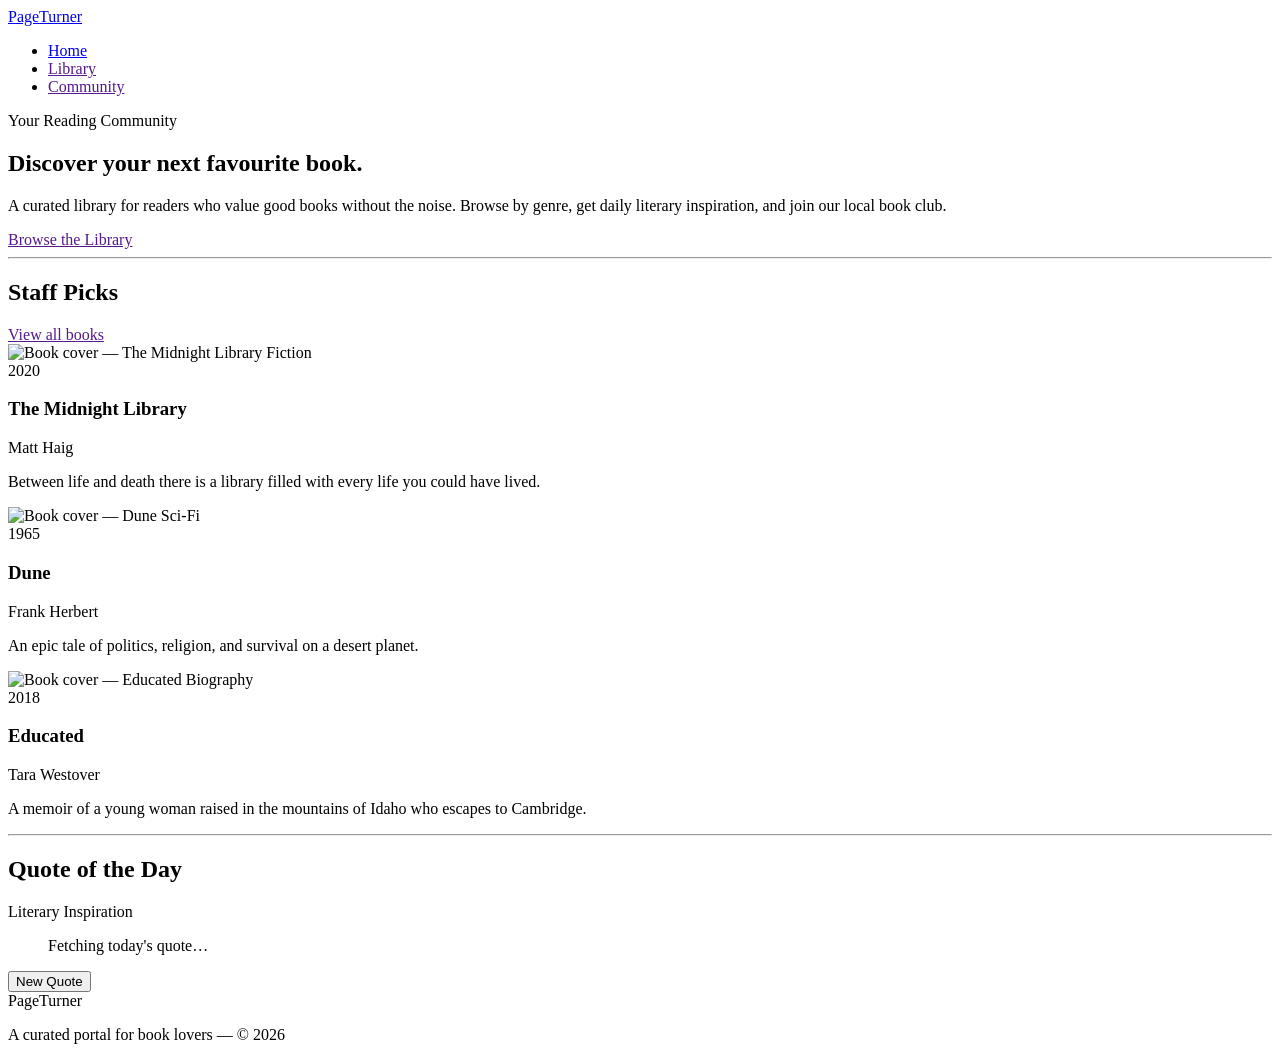
==== index.html @ f7d8f3f6 "feat: added home page" ====
<!doctype html>
<html lang="en">
<head>
  <meta charset="UTF-8" />
  <meta name="viewport" content="width=device-width, initial-scale=1.0" />
  <title>PageTurner — Book Lovers' Portal</title>
  
</head>
<body>

  <!-- NavBar -->
  <header>
    <nav >
      <div>
        <a href="index.html">Page<span>Turner</span></a>
        <ul role="list">
          <li><a href="index.html">Home</a></li>
          <li><a href="">Library</a></li>
          <li><a href="">Community</a></li>
        </ul>
      </div>
    </nav>
  </header>

  <main>

    <!-- Hero -->
    <section >
      <span>Your Reading Community</span>
      <h1 id="hero-heading">Discover your next favourite book.</h1>
      <p>
        A curated library for readers who value good books without the noise.
        Browse by genre, get daily literary inspiration, and join our local book club.
      </p>
      <a href="">Browse the Library</a>
    </section>

    <hr />

    <!-- Staff Picks -->
    <section >
      <div>
        <h2 id="picks-heading">Staff Picks</h2>
        <a href="">View all books</a>
      </div>

      <div>

        <article>
          <div>
            <img
              src="https://images.unsplash.com/photo-1512820790803-83ca734da794?w=600&q=80"
              alt="Book cover — The Midnight Library"
              loading="lazy"
            />
            <span>Fiction</span>
          </div>
          <div>
            <span>2020</span>
            <h3>The Midnight Library</h3>
            <p>Matt Haig</p>
            <p>
              Between life and death there is a library filled with every life you could have lived.
            </p>
          </div>
        </article>

        <article>
          <div>
            <img
              src="https://images.unsplash.com/photo-1446776653964-20c1d3a81b06?w=600&q=80"
              alt="Book cover — Dune"
              loading="lazy"
            />
            <span>Sci-Fi</span>
          </div>
          <div>
            <span>1965</span>
            <h3>Dune</h3>
            <p>Frank Herbert</p>
            <p>
              An epic tale of politics, religion, and survival on a desert planet.
            </p>
          </div>
        </article>

        <article>
          <div>
            <img
              src="https://images.unsplash.com/photo-1457369804613-52c61a468e7d?w=600&q=80"
              alt="Book cover — Educated"
              loading="lazy"
            />
            <span>Biography</span>
          </div>
          <div>
            <span>2018</span>
            <h3>Educated</h3>
            <p>Tara Westover</p>
            <p>
              A memoir of a young woman raised in the mountains of Idaho who escapes to Cambridge.
            </p>
          </div>
        </article>

      </div>
    </section>

    <hr />

    <!-- Quote -->
    <section >
      <div>
        <h2 id="quote-heading">Quote of the Day</h2>
      </div>

      <div id="quote-widget" aria-live="polite">
        <p>Literary Inspiration</p>
        <blockquote id="quote-text">
          <span>Fetching today's quote&hellip;</span>
        </blockquote>
        <p id="quote-author"></p>
        <div>
          <button id="new-quote-btn" type="button">
            New Quote
          </button>
        </div>
      </div>
    </section>

  </main>

  <!-- Footer -->
  <footer>
    <div>
      <span>Page<span>Turner</span></span>
      <p>A curated portal for book lovers &mdash; &copy; 2026</p>
    </div>
  </footer>

</body>
</html>
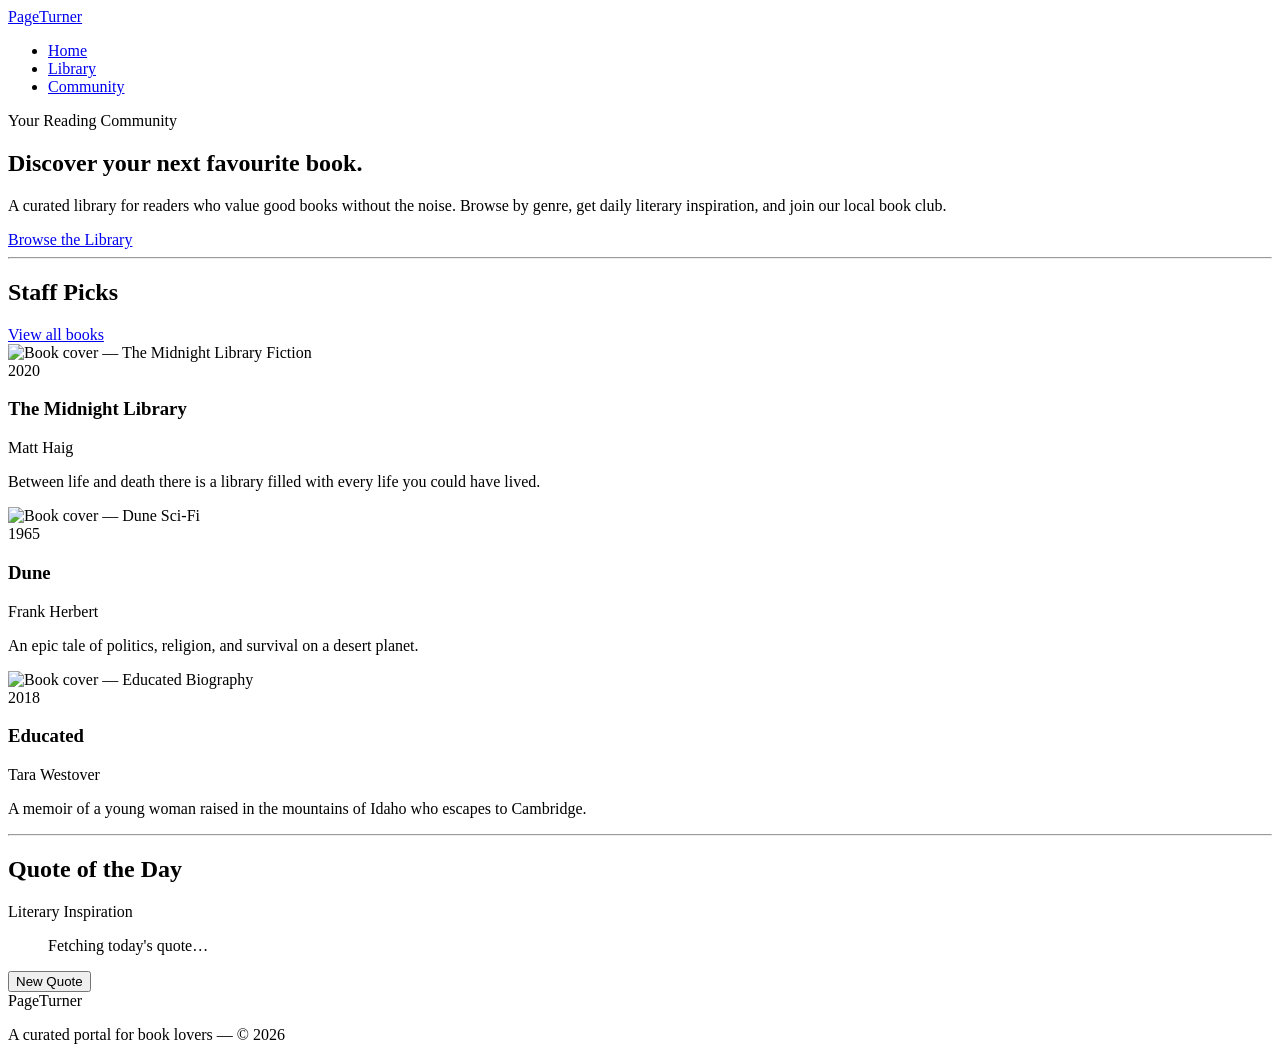
==== commit 516a1e7c: "fix: added community and library html" ====
--- a/index.html
+++ b/index.html
@@ -4,19 +4,19 @@
   <meta charset="UTF-8" />
   <meta name="viewport" content="width=device-width, initial-scale=1.0" />
   <title>PageTurner — Book Lovers' Portal</title>
-  
+  <link rel="stylesheet" href="css/style.css" />
 </head>
 <body>
 
-  <!-- NavBar -->
+  <!-- Navbar -->
   <header>
-    <nav >
+    <nav>
       <div>
         <a href="index.html">Page<span>Turner</span></a>
         <ul role="list">
           <li><a href="index.html">Home</a></li>
-          <li><a href="">Library</a></li>
-          <li><a href="">Community</a></li>
+          <li><a href="library.html">Library</a></li>
+          <li><a href="community.html">Community</a></li>
         </ul>
       </div>
     </nav>
@@ -25,23 +25,23 @@
   <main>
 
     <!-- Hero -->
-    <section >
+    <section>
       <span>Your Reading Community</span>
-      <h1 id="hero-heading">Discover your next favourite book.</h1>
+      <h1>Discover your next favourite book.</h1>
       <p>
         A curated library for readers who value good books without the noise.
         Browse by genre, get daily literary inspiration, and join our local book club.
       </p>
-      <a href="">Browse the Library</a>
+      <a href="library.html">Browse the Library</a>
     </section>
 
     <hr />
 
     <!-- Staff Picks -->
-    <section >
+    <section>
       <div>
-        <h2 id="picks-heading">Staff Picks</h2>
-        <a href="">View all books</a>
+        <h2>Staff Picks</h2>
+        <a href="library.html">View all books</a>
       </div>
 
       <div>
@@ -108,20 +108,20 @@
 
     <hr />
 
-    <!-- Quote -->
-    <section >
+    <!-- Quote Widget -->
+    <section>
       <div>
-        <h2 id="quote-heading">Quote of the Day</h2>
+        <h2>Quote of the Day</h2>
       </div>
 
-      <div id="quote-widget" aria-live="polite">
+      <div aria-live="polite">
         <p>Literary Inspiration</p>
-        <blockquote id="quote-text">
+        <blockquote>
           <span>Fetching today's quote&hellip;</span>
         </blockquote>
-        <p id="quote-author"></p>
+        <p></p>
         <div>
-          <button id="new-quote-btn" type="button">
+          <button type="button">
             New Quote
           </button>
         </div>
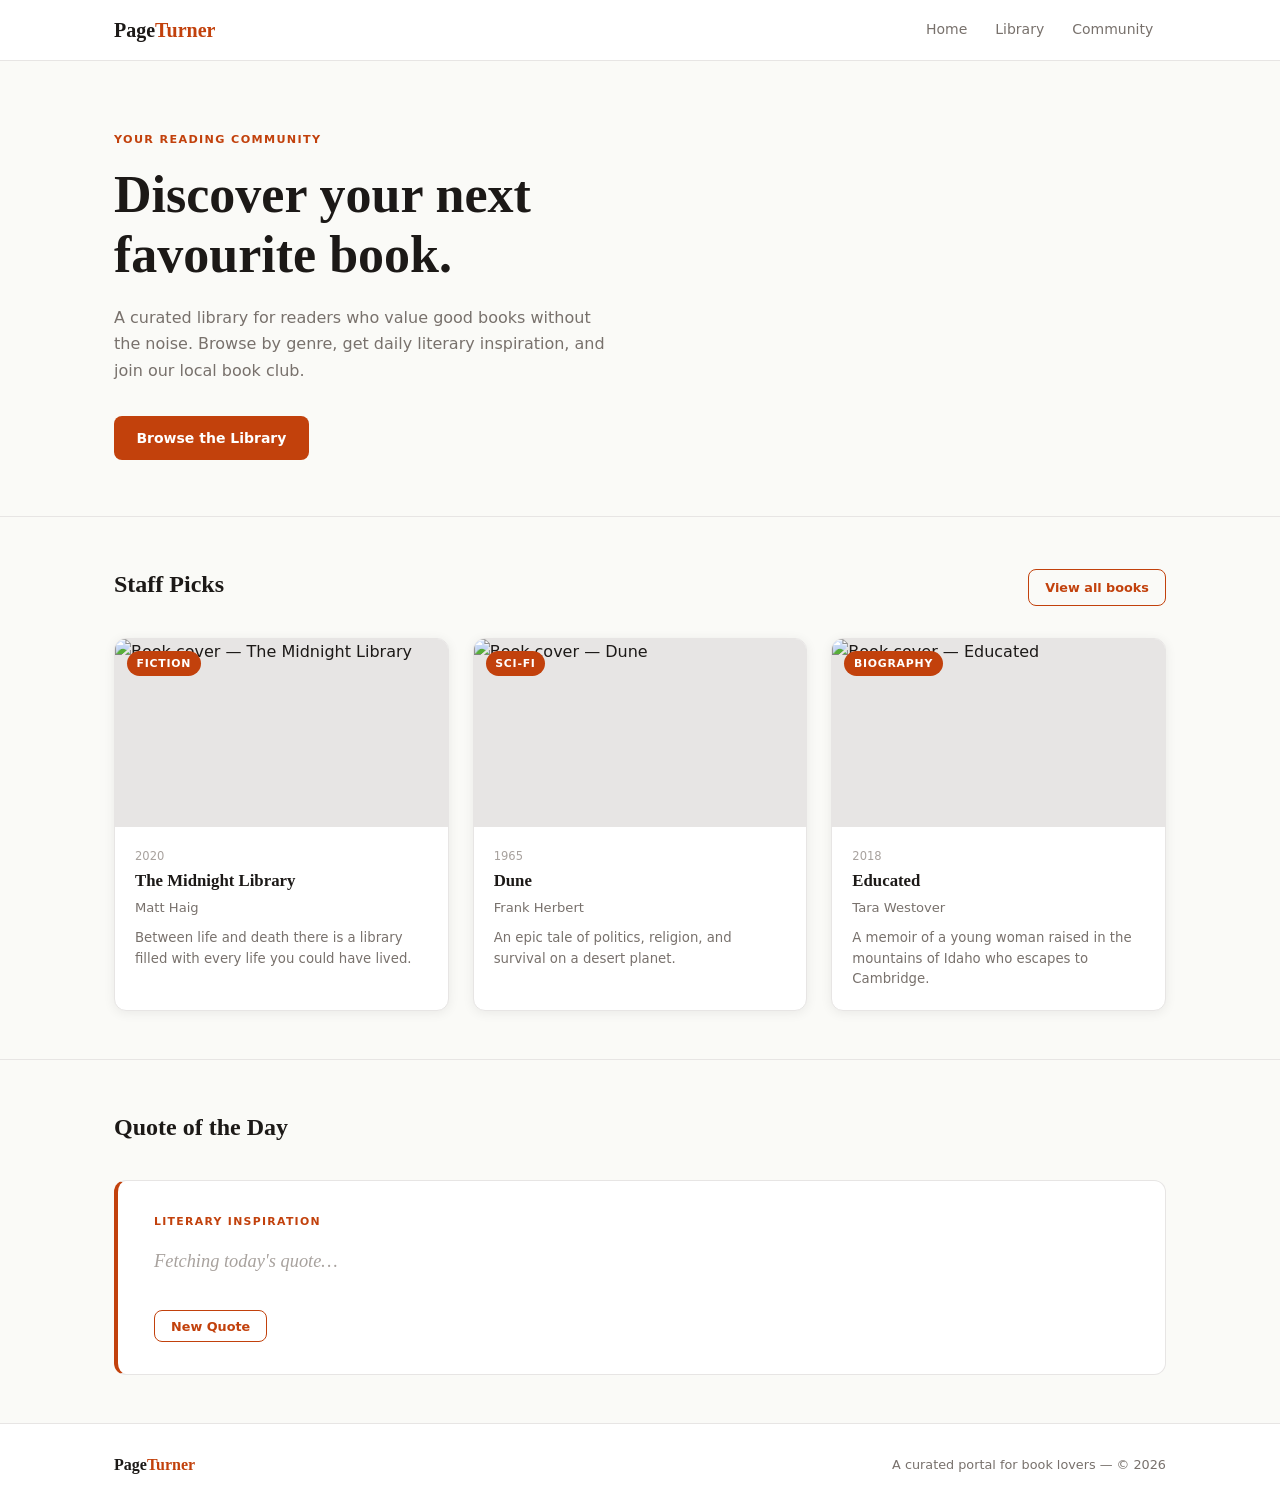
==== commit 377bcc0e: "feat: added content style" ====
--- a/index.html
+++ b/index.html
@@ -10,10 +10,10 @@
 
   <!-- Navbar -->
   <header>
-    <nav>
-      <div>
-        <a href="index.html">Page<span>Turner</span></a>
-        <ul role="list">
+    <nav class="navbar" >
+      <div class="nav-inner">
+        <a href="index.html" class="nav-logo">Page<span>Turner</span></a>
+        <ul class="nav-links" role="list">
           <li><a href="index.html">Home</a></li>
           <li><a href="library.html">Library</a></li>
           <li><a href="community.html">Community</a></li>
@@ -25,79 +25,79 @@
   <main>
 
     <!-- Hero -->
-    <section>
-      <span>Your Reading Community</span>
-      <h1>Discover your next favourite book.</h1>
+    <section class="hero" >
+      <span class="hero-eyebrow">Your Reading Community</span>
+      <h1 id="hero-heading">Discover your next favourite book.</h1>
       <p>
         A curated library for readers who value good books without the noise.
         Browse by genre, get daily literary inspiration, and join our local book club.
       </p>
-      <a href="library.html">Browse the Library</a>
+      <a href="library.html" class="btn">Browse the Library</a>
     </section>
 
-    <hr />
+    <hr class="divider" />
 
     <!-- Staff Picks -->
-    <section>
-      <div>
-        <h2>Staff Picks</h2>
-        <a href="library.html">View all books</a>
+    <section class="section" >
+      <div class="section-header">
+        <h2 id="picks-heading">Staff Picks</h2>
+        <a href="library.html" class="btn btn-outline btn-sm">View all books</a>
       </div>
 
-      <div>
+      <div class="cards-grid">
 
-        <article>
-          <div>
+        <article class="card">
+          <div class="card-img">
             <img
               src="https://images.unsplash.com/photo-1512820790803-83ca734da794?w=600&q=80"
               alt="Book cover — The Midnight Library"
               loading="lazy"
             />
-            <span>Fiction</span>
+            <span class="card-badge">Fiction</span>
           </div>
-          <div>
-            <span>2020</span>
-            <h3>The Midnight Library</h3>
-            <p>Matt Haig</p>
-            <p>
+          <div class="card-body">
+            <span class="card-year">2020</span>
+            <h3 class="card-title">The Midnight Library</h3>
+            <p class="card-author">Matt Haig</p>
+            <p class="card-desc">
               Between life and death there is a library filled with every life you could have lived.
             </p>
           </div>
         </article>
 
-        <article>
-          <div>
+        <article class="card">
+          <div class="card-img">
             <img
               src="https://images.unsplash.com/photo-1446776653964-20c1d3a81b06?w=600&q=80"
               alt="Book cover — Dune"
               loading="lazy"
             />
-            <span>Sci-Fi</span>
+            <span class="card-badge">Sci-Fi</span>
           </div>
-          <div>
-            <span>1965</span>
-            <h3>Dune</h3>
-            <p>Frank Herbert</p>
-            <p>
+          <div class="card-body">
+            <span class="card-year">1965</span>
+            <h3 class="card-title">Dune</h3>
+            <p class="card-author">Frank Herbert</p>
+            <p class="card-desc">
               An epic tale of politics, religion, and survival on a desert planet.
             </p>
           </div>
         </article>
 
-        <article>
-          <div>
+        <article class="card">
+          <div class="card-img">
             <img
               src="https://images.unsplash.com/photo-1457369804613-52c61a468e7d?w=600&q=80"
               alt="Book cover — Educated"
               loading="lazy"
             />
-            <span>Biography</span>
+            <span class="card-badge">Biography</span>
           </div>
-          <div>
-            <span>2018</span>
-            <h3>Educated</h3>
-            <p>Tara Westover</p>
-            <p>
+          <div class="card-body">
+            <span class="card-year">2018</span>
+            <h3 class="card-title">Educated</h3>
+            <p class="card-author">Tara Westover</p>
+            <p class="card-desc">
               A memoir of a young woman raised in the mountains of Idaho who escapes to Cambridge.
             </p>
           </div>
@@ -106,22 +106,22 @@
       </div>
     </section>
 
-    <hr />
+    <hr class="divider" />
 
     <!-- Quote Widget -->
-    <section>
-      <div>
-        <h2>Quote of the Day</h2>
+    <section class="section" >
+      <div class="section-header">
+        <h2 id="quote-heading">Quote of the Day</h2>
       </div>
 
-      <div aria-live="polite">
-        <p>Literary Inspiration</p>
-        <blockquote>
-          <span>Fetching today's quote&hellip;</span>
+      <div class="widget-wrap" id="quote-widget" aria-live="polite">
+        <p class="widget-label">Literary Inspiration</p>
+        <blockquote class="widget-quote" id="quote-text">
+          <span class="widget-loading">Fetching today's quote&hellip;</span>
         </blockquote>
-        <p></p>
-        <div>
-          <button type="button">
+        <p class="widget-author" id="quote-author"></p>
+        <div class="widget-footer">
+          <button class="btn btn-outline btn-sm" id="new-quote-btn" type="button">
             New Quote
           </button>
         </div>
@@ -131,12 +131,12 @@
   </main>
 
   <!-- Footer -->
-  <footer>
-    <div>
-      <span>Page<span>Turner</span></span>
-      <p>A curated portal for book lovers &mdash; &copy; 2026</p>
+  <footer class="site-footer">
+    <div class="footer-inner">
+      <span class="footer-logo">Page<span>Turner</span></span>
+      <p class="footer-copy">A curated portal for book lovers &mdash; &copy; 2026</p>
     </div>
   </footer>
 
 </body>
-</html>+</html>
--- a/css/style.css
+++ b/css/style.css
@@ -0,0 +1,369 @@
+*, *::before, *::after { box-sizing: border-box; margin: 0; padding: 0; }
+img { display: block; max-width: 100%; }
+a { color: inherit; text-decoration: none; }
+ul { list-style: none; }
+button, input, select, textarea { font-family: inherit; font-size: inherit; cursor: pointer; }
+
+:root {
+  --bg:           #FAFAF7;
+  --surface:      #FFFFFF;
+  --text:         #1C1917;
+  --muted:        #78716C;
+  --subtle:       #A8A29E;
+  --accent:       #C2410C;
+  --accent-hover: #9A3209;
+  --accent-lt:    #FFF0E8;
+  --border:       #E7E5E4;
+  --border-md:    #D6D3D1;
+  --danger:       #DC2626;
+  --danger-lt:    #FEF2F2;
+  --success:      #16A34A;
+  --success-lt:   #DCFCE7;
+  --font-serif:   Georgia, serif;
+  --font-sans:    system-ui, sans-serif;
+  --radius:       8px;
+  --radius-lg:    12px;
+  --radius-xl:    16px;
+  --shadow:       0 2px 12px rgba(0,0,0,0.07);
+  --shadow-md:    0 4px 20px rgba(0,0,0,0.11);
+  --max-w:        1100px;
+}
+
+html { scroll-behavior: smooth; }
+body {
+  font-family: var(--font-sans);
+  font-size: 1rem;
+  line-height: 1.65;
+  color: var(--text);
+  background: var(--bg);
+  min-height: 100vh;
+}
+
+/* Nav bar */
+.navbar {
+  background: var(--surface);
+  border-bottom: 1px solid var(--border);
+  position: sticky;
+  top: 0;
+  z-index: 100;
+}
+.nav-inner {
+  max-width: var(--max-w);
+  margin: 0 auto;
+  padding: 0 1.5rem;
+  height: 60px;
+  display: flex;
+  align-items: center;
+  justify-content: space-between;
+}
+.nav-logo {
+  font-family: var(--font-serif);
+  font-size: 1.25rem;
+  font-weight: 700;
+}
+.nav-logo span { color: var(--accent); }
+.nav-links { display: flex; gap: 0.15rem; }
+.nav-links a {
+  padding: 0.4rem 0.8rem;
+  border-radius: 4px;
+  font-size: 0.875rem;
+  color: var(--muted);
+  font-weight: 500;
+  transition: background 0.15s, color 0.15s;
+}
+.nav-links a:hover { background: var(--bg); color: var(--text); }
+.nav-links a.active { background: var(--accent-lt); color: var(--accent); font-weight: 600; }
+
+/* Hero */
+.hero {
+  max-width: var(--max-w);
+  margin: 0 auto;
+  padding: 4rem 1.5rem 3.5rem;
+}
+.hero-eyebrow {
+  display: inline-block;
+  font-size: 0.7rem;
+  font-weight: 700;
+  letter-spacing: 0.12em;
+  text-transform: uppercase;
+  color: var(--accent);
+  margin-bottom: 1rem;
+}
+.hero h1 {
+  font-family: var(--font-serif);
+  font-size: clamp(2rem, 5vw, 3.25rem);
+  line-height: 1.15;
+  max-width: 600px;
+  margin-bottom: 1.25rem;
+}
+.hero p { color: var(--muted); max-width: 500px; margin-bottom: 2rem; }
+
+/* Buttons */
+.btn {
+  display: inline-block;
+  padding: 0.65rem 1.4rem;
+  background: var(--accent);
+  color: #fff;
+  font-size: 0.875rem;
+  font-weight: 600;
+  border: none;
+  border-radius: var(--radius);
+  transition: background 0.15s, transform 0.1s;
+}
+.btn:hover { background: var(--accent-hover); }
+.btn:active { transform: scale(0.98); }
+.btn-outline { background: transparent; color: var(--accent); border: 1.5px solid var(--accent); }
+.btn-outline:hover { background: var(--accent-lt); }
+.btn-sm { padding: 0.45rem 1rem; font-size: 0.8rem; }
+
+/* Layout */
+.section { max-width: var(--max-w); margin: 0 auto; padding: 3rem 1.5rem; }
+.section-header {
+  display: flex;
+  align-items: baseline;
+  justify-content: space-between;
+  flex-wrap: wrap;
+  gap: 0.75rem;
+  margin-bottom: 2rem;
+}
+.section-header h2 { font-family: var(--font-serif); font-size: 1.5rem; }
+.divider { border: none; border-top: 1px solid var(--border); }
+
+/* Cards */
+.cards-grid { display: grid; grid-template-columns: 1fr; gap: 1.5rem; }
+.card {
+  background: var(--surface);
+  border: 1px solid var(--border);
+  border-radius: var(--radius-lg);
+  overflow: hidden;
+  display: flex;
+  flex-direction: column;
+  box-shadow: var(--shadow);
+  transition: transform 0.2s, box-shadow 0.2s;
+}
+.card:hover { transform: translateY(-4px); box-shadow: var(--shadow-md); }
+.card-img { position: relative; aspect-ratio: 16/9; overflow: hidden; background: var(--border); }
+.card-img img { width: 100%; height: 100%; object-fit: cover; transition: transform 0.35s; }
+.card:hover .card-img img { transform: scale(1.04); }
+.card-badge {
+  position: absolute;
+  top: 0.75rem; left: 0.75rem;
+  background: var(--accent);
+  color: #fff;
+  font-size: 0.68rem;
+  font-weight: 700;
+  letter-spacing: 0.07em;
+  text-transform: uppercase;
+  padding: 0.2rem 0.6rem;
+  border-radius: 999px;
+}
+.card-body { padding: 1.25rem; display: flex; flex-direction: column; flex: 1; gap: 0.3rem; }
+.card-year { font-size: 0.72rem; color: var(--subtle); font-weight: 500; }
+.card-title { font-family: var(--font-serif); font-size: 1.05rem; line-height: 1.3; }
+.card-author { font-size: 0.82rem; color: var(--muted); font-weight: 500; }
+.card-desc { font-size: 0.83rem; color: var(--muted); line-height: 1.55; margin-top: 0.3rem; flex: 1; }
+
+/* Quote Widget */
+.widget-wrap {
+  background: var(--surface);
+  border: 1px solid var(--border);
+  border-left: 4px solid var(--accent);
+  border-radius: var(--radius-lg);
+  padding: 2rem 2.25rem;
+}
+.widget-label {
+  font-size: 0.68rem;
+  font-weight: 700;
+  letter-spacing: 0.12em;
+  text-transform: uppercase;
+  color: var(--accent);
+  margin-bottom: 1rem;
+}
+.widget-quote { font-family: var(--font-serif); font-size: 1.15rem; line-height: 1.65; margin-bottom: 0.75rem; min-height: 2.5rem; }
+.widget-author { font-size: 0.85rem; color: var(--muted); font-weight: 500; }
+.widget-loading { color: var(--subtle); font-style: italic; }
+.widget-footer { margin-top: 1.5rem; }
+
+/* Search */
+.search-wrap { position: relative; margin-bottom: 1.25rem; }
+.search-icon {
+  position: absolute;
+  left: 0.9rem; top: 50%;
+  transform: translateY(-50%);
+  color: var(--subtle);
+  pointer-events: none;
+  display: flex;
+}
+.search-input {
+  width: 100%;
+  padding: 0.7rem 1rem 0.7rem 2.7rem;
+  border: 1.5px solid var(--border-md);
+  border-radius: var(--radius);
+  background: var(--surface);
+  font-size: 0.9rem;
+  color: var(--text);
+  outline: none;
+  transition: border-color 0.15s, box-shadow 0.15s;
+}
+.search-input::placeholder { color: var(--subtle); }
+.search-input:focus { border-color: var(--accent); box-shadow: 0 0 0 3px rgba(194,65,12,0.1); }
+
+/* Genre Filter — pill bar (mobile) → tab strip (desktop) */
+.filter-bar {
+  display: flex;
+  gap: 0.5rem;
+  overflow-x: auto;
+  padding-bottom: 0.75rem;
+  margin-bottom: 1.75rem;
+  scrollbar-width: none;
+}
+.filter-bar::-webkit-scrollbar { display: none; }
+.filter-btn {
+  flex-shrink: 0;
+  padding: 0.45rem 1.1rem;
+  border: 1.5px solid var(--border-md);
+  border-radius: 999px;
+  background: var(--surface);
+  color: var(--muted);
+  font-size: 0.85rem;
+  font-weight: 500;
+  white-space: nowrap;
+  transition: all 0.15s;
+}
+.filter-btn:hover { border-color: var(--accent); color: var(--accent); }
+.filter-btn.active { background: var(--accent); border-color: var(--accent); color: #fff; }
+
+/* Empty State */
+.empty-state { text-align: center; padding: 4rem 1.5rem; color: var(--muted); display: none; }
+.empty-state-icon {
+  width: 48px; height: 48px;
+  background: var(--bg);
+  border: 1px solid var(--border);
+  border-radius: 50%;
+  display: flex; align-items: center; justify-content: center;
+  margin: 0 auto 1rem;
+  color: var(--subtle);
+}
+.empty-state h3 { font-family: var(--font-serif); font-size: 1.15rem; margin-bottom: 0.4rem; }
+.empty-state p { font-size: 0.875rem; }
+
+/* Club Info */
+.club-grid { display: grid; gap: 1rem; margin-bottom: 3rem; }
+.club-card {
+  background: var(--surface);
+  border: 1px solid var(--border);
+  border-radius: var(--radius-lg);
+  padding: 1.25rem 1.5rem;
+  display: flex;
+  align-items: flex-start;
+  gap: 1rem;
+}
+.club-icon {
+  width: 40px; height: 40px;
+  background: var(--accent-lt);
+  border-radius: var(--radius);
+  display: flex; align-items: center; justify-content: center;
+  flex-shrink: 0;
+  color: var(--accent);
+}
+.club-card h4 { font-size: 0.9rem; font-weight: 600; margin-bottom: 0.2rem; }
+.club-card p { font-size: 0.83rem; color: var(--muted); line-height: 1.5; }
+
+/* form */
+.form-shell {
+  background: var(--surface);
+  border: 1px solid var(--border);
+  border-radius: var(--radius-xl);
+  padding: 2rem;
+}
+.form-shell h3 { font-family: var(--font-serif); font-size: 1.25rem; margin-bottom: 1.5rem; }
+.form-grid { display: grid; grid-template-columns: 1fr; gap: 1.25rem; }
+.form-group { display: flex; flex-direction: column; gap: 0.35rem; }
+.form-group.full { grid-column: 1 / -1; }
+.form-group label { font-size: 0.82rem; font-weight: 600; }
+.form-group input,
+.form-group select,
+.form-group textarea {
+  padding: 0.65rem 0.9rem;
+  border: 1.5px solid var(--border-md);
+  border-radius: var(--radius);
+  background: var(--bg);
+  font-size: 0.9rem;
+  color: var(--text);
+  outline: none;
+  width: 100%;
+  transition: border-color 0.15s, box-shadow 0.15s;
+}
+.form-group input:focus,
+.form-group select:focus,
+.form-group textarea:focus {
+  border-color: var(--accent);
+  box-shadow: 0 0 0 3px rgba(194,65,12,0.1);
+  background: var(--surface);
+}
+.form-group textarea { resize: vertical; min-height: 110px; line-height: 1.6; }
+.field-error { font-size: 0.77rem; color: var(--danger); display: none; }
+.form-group.has-error input,
+.form-group.has-error select,
+.form-group.has-error textarea { border-color: var(--danger); background: var(--danger-lt); }
+.form-group.has-error .field-error { display: block; }
+.optional { color: var(--subtle); font-weight: 400; font-size: 0.78rem; }
+
+/* Success State */
+.success-state { display: none; text-align: center; padding: 4rem 2rem; }
+.success-icon {
+  width: 56px; height: 56px;
+  background: var(--success-lt);
+  border-radius: 50%;
+  display: flex; align-items: center; justify-content: center;
+  margin: 0 auto 1.5rem;
+  color: var(--success);
+}
+.success-state h3 { font-family: var(--font-serif); font-size: 1.5rem; margin-bottom: 0.6rem; }
+.success-state p { color: var(--muted); font-size: 0.95rem; max-width: 400px; margin: 0 auto; }
+
+/* Footer */
+.site-footer { border-top: 1px solid var(--border); background: var(--surface); }
+.footer-inner {
+  max-width: var(--max-w);
+  margin: 0 auto;
+  padding: 1.75rem 1.5rem;
+  display: flex;
+  align-items: center;
+  justify-content: space-between;
+  flex-wrap: wrap;
+  gap: 0.75rem;
+}
+.footer-logo { font-family: var(--font-serif); font-weight: 700; font-size: 1rem; }
+.footer-logo span { color: var(--accent); }
+.footer-copy { font-size: 0.8rem; color: var(--muted); }
+
+/* responsive */
+@media (min-width: 640px) {
+  .cards-grid { grid-template-columns: repeat(2, 1fr); }
+  .form-grid  { grid-template-columns: repeat(2, 1fr); }
+  .club-grid  { grid-template-columns: repeat(2, 1fr); }
+}
+
+@media (min-width: 1024px) {
+  .cards-grid { grid-template-columns: repeat(3, 1fr); }
+
+  /* Genre filter: pill bar → underline tabs (drastic responsive change) */
+  .filter-bar {
+    overflow-x: visible;
+    padding-bottom: 0;
+    margin-bottom: 2rem;
+    border-bottom: 1px solid var(--border);
+    gap: 0;
+  }
+  .filter-btn {
+    border: none;
+    border-radius: 0;
+    border-bottom: 2px solid transparent;
+    padding: 0.6rem 1.25rem;
+    background: transparent;
+    margin-bottom: -1px;
+  }
+  .filter-btn:hover { background: var(--bg); color: var(--text); border-bottom-color: var(--border-md); }
+  .filter-btn.active { background: transparent; color: var(--accent); border-bottom-color: var(--accent); }
+}
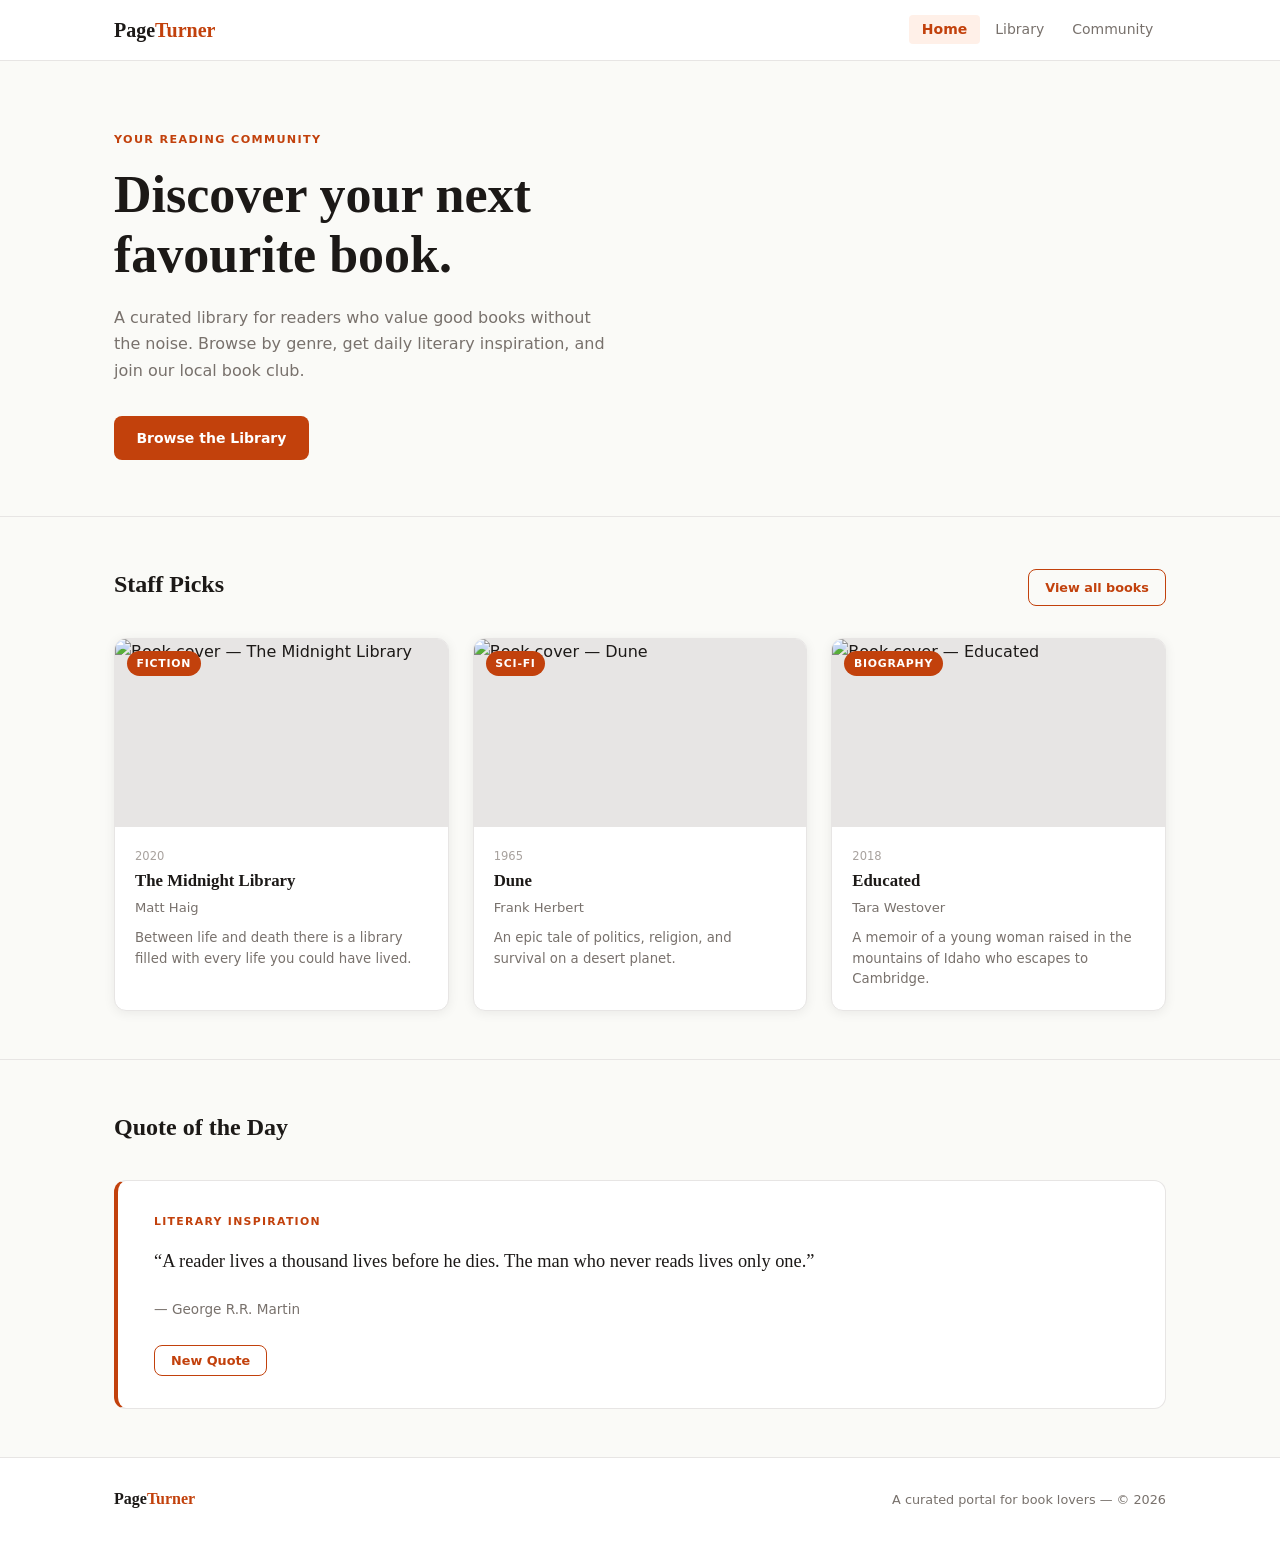
==== commit e46304ff: "feat: home content logic added" ====
--- a/index.html
+++ b/index.html
@@ -138,5 +138,8 @@
     </div>
   </footer>
 
+  <script src="js/nav.js"></script>
+  <script src="js/widget.js"></script>
+
 </body>
 </html>
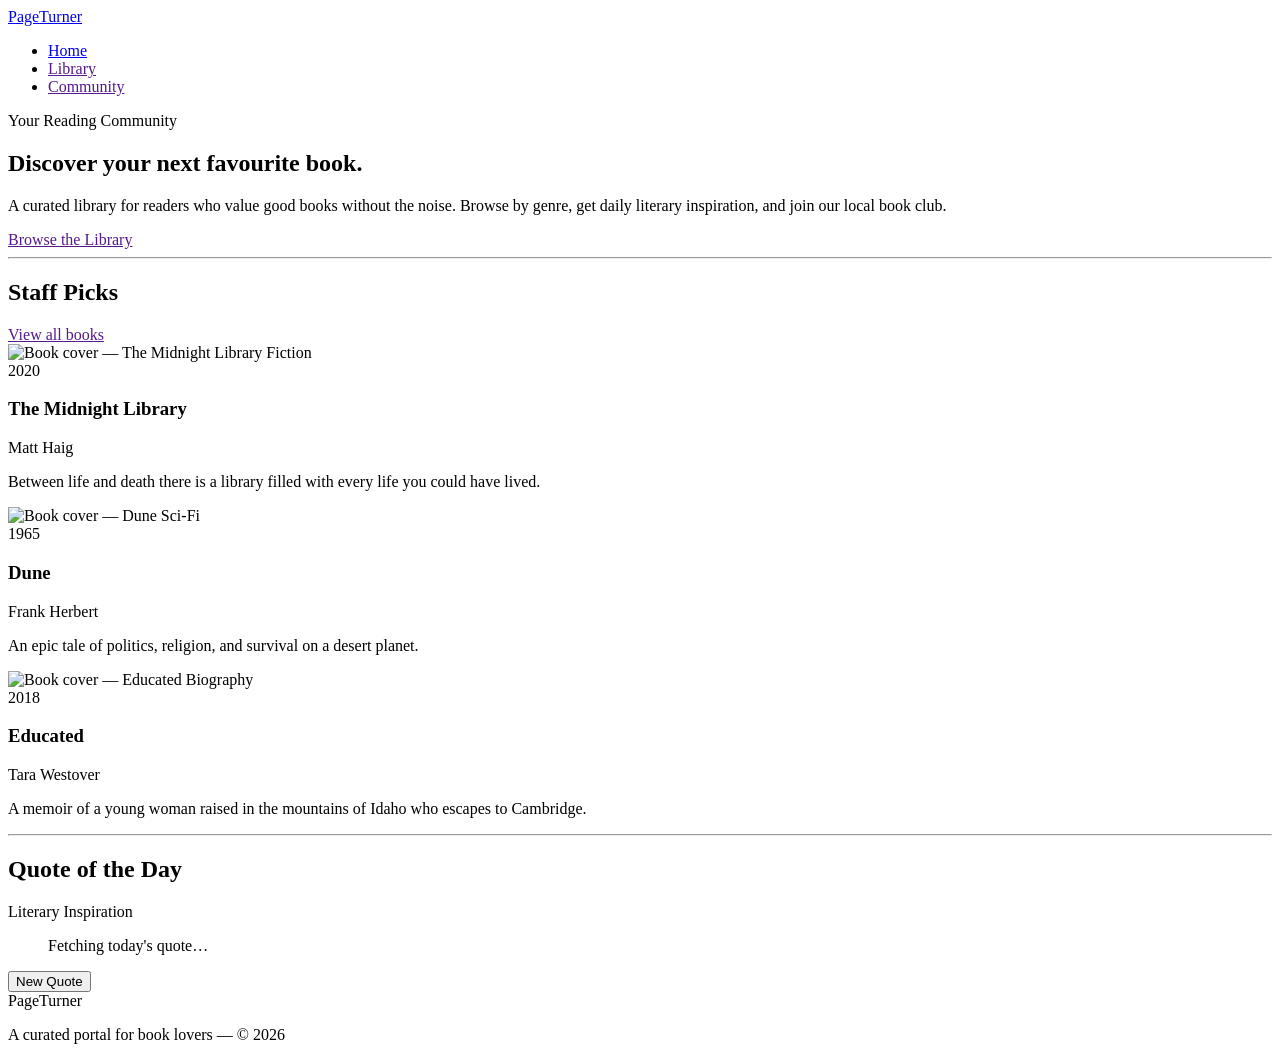
==== commit edd136cd: "Merge pull request #1 from CodingWithTashi/feat/home-page feat: added home page" ====
--- a/index.html
+++ b/index.html
@@ -4,19 +4,19 @@
   <meta charset="UTF-8" />
   <meta name="viewport" content="width=device-width, initial-scale=1.0" />
   <title>PageTurner — Book Lovers' Portal</title>
-  <link rel="stylesheet" href="css/style.css" />
+  
 </head>
 <body>
 
-  <!-- Navbar -->
+  <!-- NavBar -->
   <header>
-    <nav class="navbar" >
-      <div class="nav-inner">
-        <a href="index.html" class="nav-logo">Page<span>Turner</span></a>
-        <ul class="nav-links" role="list">
+    <nav >
+      <div>
+        <a href="index.html">Page<span>Turner</span></a>
+        <ul role="list">
           <li><a href="index.html">Home</a></li>
-          <li><a href="library.html">Library</a></li>
-          <li><a href="community.html">Community</a></li>
+          <li><a href="">Library</a></li>
+          <li><a href="">Community</a></li>
         </ul>
       </div>
     </nav>
@@ -25,79 +25,79 @@
   <main>
 
     <!-- Hero -->
-    <section class="hero" >
-      <span class="hero-eyebrow">Your Reading Community</span>
+    <section >
+      <span>Your Reading Community</span>
       <h1 id="hero-heading">Discover your next favourite book.</h1>
       <p>
         A curated library for readers who value good books without the noise.
         Browse by genre, get daily literary inspiration, and join our local book club.
       </p>
-      <a href="library.html" class="btn">Browse the Library</a>
+      <a href="">Browse the Library</a>
     </section>
 
-    <hr class="divider" />
+    <hr />
 
     <!-- Staff Picks -->
-    <section class="section" >
-      <div class="section-header">
+    <section >
+      <div>
         <h2 id="picks-heading">Staff Picks</h2>
-        <a href="library.html" class="btn btn-outline btn-sm">View all books</a>
+        <a href="">View all books</a>
       </div>
 
-      <div class="cards-grid">
+      <div>
 
-        <article class="card">
-          <div class="card-img">
+        <article>
+          <div>
             <img
               src="https://images.unsplash.com/photo-1512820790803-83ca734da794?w=600&q=80"
               alt="Book cover — The Midnight Library"
               loading="lazy"
             />
-            <span class="card-badge">Fiction</span>
+            <span>Fiction</span>
           </div>
-          <div class="card-body">
-            <span class="card-year">2020</span>
-            <h3 class="card-title">The Midnight Library</h3>
-            <p class="card-author">Matt Haig</p>
-            <p class="card-desc">
+          <div>
+            <span>2020</span>
+            <h3>The Midnight Library</h3>
+            <p>Matt Haig</p>
+            <p>
               Between life and death there is a library filled with every life you could have lived.
             </p>
           </div>
         </article>
 
-        <article class="card">
-          <div class="card-img">
+        <article>
+          <div>
             <img
               src="https://images.unsplash.com/photo-1446776653964-20c1d3a81b06?w=600&q=80"
               alt="Book cover — Dune"
               loading="lazy"
             />
-            <span class="card-badge">Sci-Fi</span>
+            <span>Sci-Fi</span>
           </div>
-          <div class="card-body">
-            <span class="card-year">1965</span>
-            <h3 class="card-title">Dune</h3>
-            <p class="card-author">Frank Herbert</p>
-            <p class="card-desc">
+          <div>
+            <span>1965</span>
+            <h3>Dune</h3>
+            <p>Frank Herbert</p>
+            <p>
               An epic tale of politics, religion, and survival on a desert planet.
             </p>
           </div>
         </article>
 
-        <article class="card">
-          <div class="card-img">
+        <article>
+          <div>
             <img
               src="https://images.unsplash.com/photo-1457369804613-52c61a468e7d?w=600&q=80"
               alt="Book cover — Educated"
               loading="lazy"
             />
-            <span class="card-badge">Biography</span>
+            <span>Biography</span>
           </div>
-          <div class="card-body">
-            <span class="card-year">2018</span>
-            <h3 class="card-title">Educated</h3>
-            <p class="card-author">Tara Westover</p>
-            <p class="card-desc">
+          <div>
+            <span>2018</span>
+            <h3>Educated</h3>
+            <p>Tara Westover</p>
+            <p>
               A memoir of a young woman raised in the mountains of Idaho who escapes to Cambridge.
             </p>
           </div>
@@ -106,22 +106,22 @@
       </div>
     </section>
 
-    <hr class="divider" />
+    <hr />
 
-    <!-- Quote Widget -->
-    <section class="section" >
-      <div class="section-header">
+    <!-- Quote -->
+    <section >
+      <div>
         <h2 id="quote-heading">Quote of the Day</h2>
       </div>
 
-      <div class="widget-wrap" id="quote-widget" aria-live="polite">
-        <p class="widget-label">Literary Inspiration</p>
-        <blockquote class="widget-quote" id="quote-text">
-          <span class="widget-loading">Fetching today's quote&hellip;</span>
+      <div id="quote-widget" aria-live="polite">
+        <p>Literary Inspiration</p>
+        <blockquote id="quote-text">
+          <span>Fetching today's quote&hellip;</span>
         </blockquote>
-        <p class="widget-author" id="quote-author"></p>
-        <div class="widget-footer">
-          <button class="btn btn-outline btn-sm" id="new-quote-btn" type="button">
+        <p id="quote-author"></p>
+        <div>
+          <button id="new-quote-btn" type="button">
             New Quote
           </button>
         </div>
@@ -131,15 +131,12 @@
   </main>
 
   <!-- Footer -->
-  <footer class="site-footer">
-    <div class="footer-inner">
-      <span class="footer-logo">Page<span>Turner</span></span>
-      <p class="footer-copy">A curated portal for book lovers &mdash; &copy; 2026</p>
+  <footer>
+    <div>
+      <span>Page<span>Turner</span></span>
+      <p>A curated portal for book lovers &mdash; &copy; 2026</p>
     </div>
   </footer>
 
-  <script src="js/nav.js"></script>
-  <script src="js/widget.js"></script>
-
 </body>
-</html>
+</html>
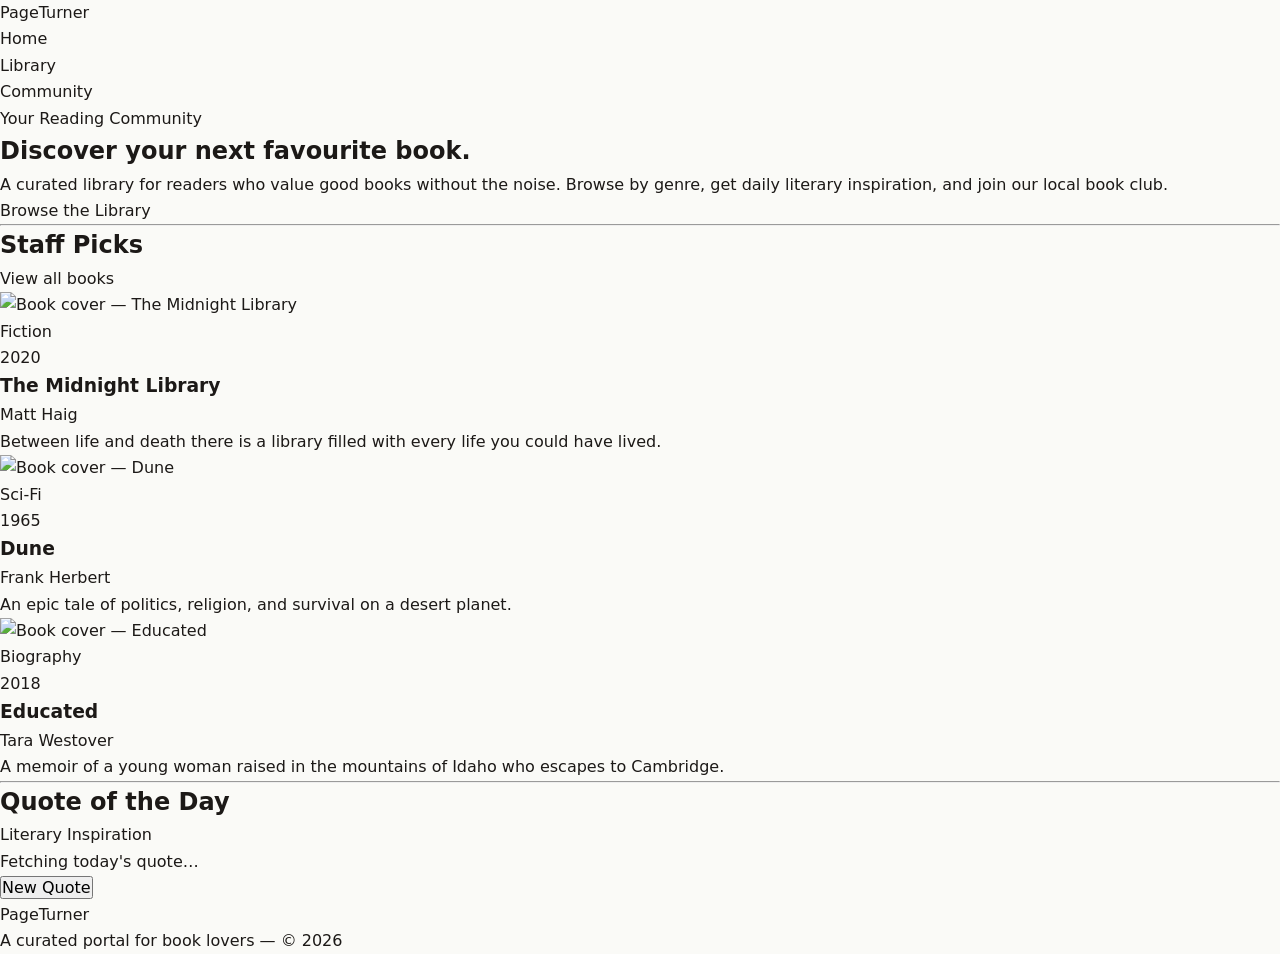
==== commit 6f8c80a0: "Merge pull request #2 from CodingWithTashi/feat/library-community Feat/library community" ====
--- a/index.html
+++ b/index.html
@@ -4,19 +4,19 @@
   <meta charset="UTF-8" />
   <meta name="viewport" content="width=device-width, initial-scale=1.0" />
   <title>PageTurner — Book Lovers' Portal</title>
-  
+  <link rel="stylesheet" href="css/style.css" />
 </head>
 <body>
 
-  <!-- NavBar -->
+  <!-- Navbar -->
   <header>
-    <nav >
+    <nav>
       <div>
         <a href="index.html">Page<span>Turner</span></a>
         <ul role="list">
           <li><a href="index.html">Home</a></li>
-          <li><a href="">Library</a></li>
-          <li><a href="">Community</a></li>
+          <li><a href="library.html">Library</a></li>
+          <li><a href="community.html">Community</a></li>
         </ul>
       </div>
     </nav>
@@ -25,23 +25,23 @@
   <main>
 
     <!-- Hero -->
-    <section >
+    <section>
       <span>Your Reading Community</span>
-      <h1 id="hero-heading">Discover your next favourite book.</h1>
+      <h1>Discover your next favourite book.</h1>
       <p>
         A curated library for readers who value good books without the noise.
         Browse by genre, get daily literary inspiration, and join our local book club.
       </p>
-      <a href="">Browse the Library</a>
+      <a href="library.html">Browse the Library</a>
     </section>
 
     <hr />
 
     <!-- Staff Picks -->
-    <section >
+    <section>
       <div>
-        <h2 id="picks-heading">Staff Picks</h2>
-        <a href="">View all books</a>
+        <h2>Staff Picks</h2>
+        <a href="library.html">View all books</a>
       </div>
 
       <div>
@@ -108,20 +108,20 @@
 
     <hr />
 
-    <!-- Quote -->
-    <section >
+    <!-- Quote Widget -->
+    <section>
       <div>
-        <h2 id="quote-heading">Quote of the Day</h2>
+        <h2>Quote of the Day</h2>
       </div>
 
-      <div id="quote-widget" aria-live="polite">
+      <div aria-live="polite">
         <p>Literary Inspiration</p>
-        <blockquote id="quote-text">
+        <blockquote>
           <span>Fetching today's quote&hellip;</span>
         </blockquote>
-        <p id="quote-author"></p>
+        <p></p>
         <div>
-          <button id="new-quote-btn" type="button">
+          <button type="button">
             New Quote
           </button>
         </div>
--- a/css/style.css
+++ b/css/style.css
@@ -0,0 +1,369 @@
+*, *::before, *::after { box-sizing: border-box; margin: 0; padding: 0; }
+img { display: block; max-width: 100%; }
+a { color: inherit; text-decoration: none; }
+ul { list-style: none; }
+button, input, select, textarea { font-family: inherit; font-size: inherit; cursor: pointer; }
+
+:root {
+  --bg:           #FAFAF7;
+  --surface:      #FFFFFF;
+  --text:         #1C1917;
+  --muted:        #78716C;
+  --subtle:       #A8A29E;
+  --accent:       #C2410C;
+  --accent-hover: #9A3209;
+  --accent-lt:    #FFF0E8;
+  --border:       #E7E5E4;
+  --border-md:    #D6D3D1;
+  --danger:       #DC2626;
+  --danger-lt:    #FEF2F2;
+  --success:      #16A34A;
+  --success-lt:   #DCFCE7;
+  --font-serif:   Georgia, serif;
+  --font-sans:    system-ui, sans-serif;
+  --radius:       8px;
+  --radius-lg:    12px;
+  --radius-xl:    16px;
+  --shadow:       0 2px 12px rgba(0,0,0,0.07);
+  --shadow-md:    0 4px 20px rgba(0,0,0,0.11);
+  --max-w:        1100px;
+}
+
+html { scroll-behavior: smooth; }
+body {
+  font-family: var(--font-sans);
+  font-size: 1rem;
+  line-height: 1.65;
+  color: var(--text);
+  background: var(--bg);
+  min-height: 100vh;
+}
+
+/* Nav bar */
+.navbar {
+  background: var(--surface);
+  border-bottom: 1px solid var(--border);
+  position: sticky;
+  top: 0;
+  z-index: 100;
+}
+.nav-inner {
+  max-width: var(--max-w);
+  margin: 0 auto;
+  padding: 0 1.5rem;
+  height: 60px;
+  display: flex;
+  align-items: center;
+  justify-content: space-between;
+}
+.nav-logo {
+  font-family: var(--font-serif);
+  font-size: 1.25rem;
+  font-weight: 700;
+}
+.nav-logo span { color: var(--accent); }
+.nav-links { display: flex; gap: 0.15rem; }
+.nav-links a {
+  padding: 0.4rem 0.8rem;
+  border-radius: 4px;
+  font-size: 0.875rem;
+  color: var(--muted);
+  font-weight: 500;
+  transition: background 0.15s, color 0.15s;
+}
+.nav-links a:hover { background: var(--bg); color: var(--text); }
+.nav-links a.active { background: var(--accent-lt); color: var(--accent); font-weight: 600; }
+
+/* Hero */
+.hero {
+  max-width: var(--max-w);
+  margin: 0 auto;
+  padding: 4rem 1.5rem 3.5rem;
+}
+.hero-eyebrow {
+  display: inline-block;
+  font-size: 0.7rem;
+  font-weight: 700;
+  letter-spacing: 0.12em;
+  text-transform: uppercase;
+  color: var(--accent);
+  margin-bottom: 1rem;
+}
+.hero h1 {
+  font-family: var(--font-serif);
+  font-size: clamp(2rem, 5vw, 3.25rem);
+  line-height: 1.15;
+  max-width: 600px;
+  margin-bottom: 1.25rem;
+}
+.hero p { color: var(--muted); max-width: 500px; margin-bottom: 2rem; }
+
+/* Buttons */
+.btn {
+  display: inline-block;
+  padding: 0.65rem 1.4rem;
+  background: var(--accent);
+  color: #fff;
+  font-size: 0.875rem;
+  font-weight: 600;
+  border: none;
+  border-radius: var(--radius);
+  transition: background 0.15s, transform 0.1s;
+}
+.btn:hover { background: var(--accent-hover); }
+.btn:active { transform: scale(0.98); }
+.btn-outline { background: transparent; color: var(--accent); border: 1.5px solid var(--accent); }
+.btn-outline:hover { background: var(--accent-lt); }
+.btn-sm { padding: 0.45rem 1rem; font-size: 0.8rem; }
+
+/* Layout */
+.section { max-width: var(--max-w); margin: 0 auto; padding: 3rem 1.5rem; }
+.section-header {
+  display: flex;
+  align-items: baseline;
+  justify-content: space-between;
+  flex-wrap: wrap;
+  gap: 0.75rem;
+  margin-bottom: 2rem;
+}
+.section-header h2 { font-family: var(--font-serif); font-size: 1.5rem; }
+.divider { border: none; border-top: 1px solid var(--border); }
+
+/* Cards */
+.cards-grid { display: grid; grid-template-columns: 1fr; gap: 1.5rem; }
+.card {
+  background: var(--surface);
+  border: 1px solid var(--border);
+  border-radius: var(--radius-lg);
+  overflow: hidden;
+  display: flex;
+  flex-direction: column;
+  box-shadow: var(--shadow);
+  transition: transform 0.2s, box-shadow 0.2s;
+}
+.card:hover { transform: translateY(-4px); box-shadow: var(--shadow-md); }
+.card-img { position: relative; aspect-ratio: 16/9; overflow: hidden; background: var(--border); }
+.card-img img { width: 100%; height: 100%; object-fit: cover; transition: transform 0.35s; }
+.card:hover .card-img img { transform: scale(1.04); }
+.card-badge {
+  position: absolute;
+  top: 0.75rem; left: 0.75rem;
+  background: var(--accent);
+  color: #fff;
+  font-size: 0.68rem;
+  font-weight: 700;
+  letter-spacing: 0.07em;
+  text-transform: uppercase;
+  padding: 0.2rem 0.6rem;
+  border-radius: 999px;
+}
+.card-body { padding: 1.25rem; display: flex; flex-direction: column; flex: 1; gap: 0.3rem; }
+.card-year { font-size: 0.72rem; color: var(--subtle); font-weight: 500; }
+.card-title { font-family: var(--font-serif); font-size: 1.05rem; line-height: 1.3; }
+.card-author { font-size: 0.82rem; color: var(--muted); font-weight: 500; }
+.card-desc { font-size: 0.83rem; color: var(--muted); line-height: 1.55; margin-top: 0.3rem; flex: 1; }
+
+/* Quote Widget */
+.widget-wrap {
+  background: var(--surface);
+  border: 1px solid var(--border);
+  border-left: 4px solid var(--accent);
+  border-radius: var(--radius-lg);
+  padding: 2rem 2.25rem;
+}
+.widget-label {
+  font-size: 0.68rem;
+  font-weight: 700;
+  letter-spacing: 0.12em;
+  text-transform: uppercase;
+  color: var(--accent);
+  margin-bottom: 1rem;
+}
+.widget-quote { font-family: var(--font-serif); font-size: 1.15rem; line-height: 1.65; margin-bottom: 0.75rem; min-height: 2.5rem; }
+.widget-author { font-size: 0.85rem; color: var(--muted); font-weight: 500; }
+.widget-loading { color: var(--subtle); font-style: italic; }
+.widget-footer { margin-top: 1.5rem; }
+
+/* Search */
+.search-wrap { position: relative; margin-bottom: 1.25rem; }
+.search-icon {
+  position: absolute;
+  left: 0.9rem; top: 50%;
+  transform: translateY(-50%);
+  color: var(--subtle);
+  pointer-events: none;
+  display: flex;
+}
+.search-input {
+  width: 100%;
+  padding: 0.7rem 1rem 0.7rem 2.7rem;
+  border: 1.5px solid var(--border-md);
+  border-radius: var(--radius);
+  background: var(--surface);
+  font-size: 0.9rem;
+  color: var(--text);
+  outline: none;
+  transition: border-color 0.15s, box-shadow 0.15s;
+}
+.search-input::placeholder { color: var(--subtle); }
+.search-input:focus { border-color: var(--accent); box-shadow: 0 0 0 3px rgba(194,65,12,0.1); }
+
+/* Genre Filter — pill bar (mobile) → tab strip (desktop) */
+.filter-bar {
+  display: flex;
+  gap: 0.5rem;
+  overflow-x: auto;
+  padding-bottom: 0.75rem;
+  margin-bottom: 1.75rem;
+  scrollbar-width: none;
+}
+.filter-bar::-webkit-scrollbar { display: none; }
+.filter-btn {
+  flex-shrink: 0;
+  padding: 0.45rem 1.1rem;
+  border: 1.5px solid var(--border-md);
+  border-radius: 999px;
+  background: var(--surface);
+  color: var(--muted);
+  font-size: 0.85rem;
+  font-weight: 500;
+  white-space: nowrap;
+  transition: all 0.15s;
+}
+.filter-btn:hover { border-color: var(--accent); color: var(--accent); }
+.filter-btn.active { background: var(--accent); border-color: var(--accent); color: #fff; }
+
+/* Empty State */
+.empty-state { text-align: center; padding: 4rem 1.5rem; color: var(--muted); display: none; }
+.empty-state-icon {
+  width: 48px; height: 48px;
+  background: var(--bg);
+  border: 1px solid var(--border);
+  border-radius: 50%;
+  display: flex; align-items: center; justify-content: center;
+  margin: 0 auto 1rem;
+  color: var(--subtle);
+}
+.empty-state h3 { font-family: var(--font-serif); font-size: 1.15rem; margin-bottom: 0.4rem; }
+.empty-state p { font-size: 0.875rem; }
+
+/* Club Info */
+.club-grid { display: grid; gap: 1rem; margin-bottom: 3rem; }
+.club-card {
+  background: var(--surface);
+  border: 1px solid var(--border);
+  border-radius: var(--radius-lg);
+  padding: 1.25rem 1.5rem;
+  display: flex;
+  align-items: flex-start;
+  gap: 1rem;
+}
+.club-icon {
+  width: 40px; height: 40px;
+  background: var(--accent-lt);
+  border-radius: var(--radius);
+  display: flex; align-items: center; justify-content: center;
+  flex-shrink: 0;
+  color: var(--accent);
+}
+.club-card h4 { font-size: 0.9rem; font-weight: 600; margin-bottom: 0.2rem; }
+.club-card p { font-size: 0.83rem; color: var(--muted); line-height: 1.5; }
+
+/* form */
+.form-shell {
+  background: var(--surface);
+  border: 1px solid var(--border);
+  border-radius: var(--radius-xl);
+  padding: 2rem;
+}
+.form-shell h3 { font-family: var(--font-serif); font-size: 1.25rem; margin-bottom: 1.5rem; }
+.form-grid { display: grid; grid-template-columns: 1fr; gap: 1.25rem; }
+.form-group { display: flex; flex-direction: column; gap: 0.35rem; }
+.form-group.full { grid-column: 1 / -1; }
+.form-group label { font-size: 0.82rem; font-weight: 600; }
+.form-group input,
+.form-group select,
+.form-group textarea {
+  padding: 0.65rem 0.9rem;
+  border: 1.5px solid var(--border-md);
+  border-radius: var(--radius);
+  background: var(--bg);
+  font-size: 0.9rem;
+  color: var(--text);
+  outline: none;
+  width: 100%;
+  transition: border-color 0.15s, box-shadow 0.15s;
+}
+.form-group input:focus,
+.form-group select:focus,
+.form-group textarea:focus {
+  border-color: var(--accent);
+  box-shadow: 0 0 0 3px rgba(194,65,12,0.1);
+  background: var(--surface);
+}
+.form-group textarea { resize: vertical; min-height: 110px; line-height: 1.6; }
+.field-error { font-size: 0.77rem; color: var(--danger); display: none; }
+.form-group.has-error input,
+.form-group.has-error select,
+.form-group.has-error textarea { border-color: var(--danger); background: var(--danger-lt); }
+.form-group.has-error .field-error { display: block; }
+.optional { color: var(--subtle); font-weight: 400; font-size: 0.78rem; }
+
+/* Success State */
+.success-state { display: none; text-align: center; padding: 4rem 2rem; }
+.success-icon {
+  width: 56px; height: 56px;
+  background: var(--success-lt);
+  border-radius: 50%;
+  display: flex; align-items: center; justify-content: center;
+  margin: 0 auto 1.5rem;
+  color: var(--success);
+}
+.success-state h3 { font-family: var(--font-serif); font-size: 1.5rem; margin-bottom: 0.6rem; }
+.success-state p { color: var(--muted); font-size: 0.95rem; max-width: 400px; margin: 0 auto; }
+
+/* Footer */
+.site-footer { border-top: 1px solid var(--border); background: var(--surface); }
+.footer-inner {
+  max-width: var(--max-w);
+  margin: 0 auto;
+  padding: 1.75rem 1.5rem;
+  display: flex;
+  align-items: center;
+  justify-content: space-between;
+  flex-wrap: wrap;
+  gap: 0.75rem;
+}
+.footer-logo { font-family: var(--font-serif); font-weight: 700; font-size: 1rem; }
+.footer-logo span { color: var(--accent); }
+.footer-copy { font-size: 0.8rem; color: var(--muted); }
+
+/* responsive */
+@media (min-width: 640px) {
+  .cards-grid { grid-template-columns: repeat(2, 1fr); }
+  .form-grid  { grid-template-columns: repeat(2, 1fr); }
+  .club-grid  { grid-template-columns: repeat(2, 1fr); }
+}
+
+@media (min-width: 1024px) {
+  .cards-grid { grid-template-columns: repeat(3, 1fr); }
+
+  /* Genre filter: pill bar → underline tabs (drastic responsive change) */
+  .filter-bar {
+    overflow-x: visible;
+    padding-bottom: 0;
+    margin-bottom: 2rem;
+    border-bottom: 1px solid var(--border);
+    gap: 0;
+  }
+  .filter-btn {
+    border: none;
+    border-radius: 0;
+    border-bottom: 2px solid transparent;
+    padding: 0.6rem 1.25rem;
+    background: transparent;
+    margin-bottom: -1px;
+  }
+  .filter-btn:hover { background: var(--bg); color: var(--text); border-bottom-color: var(--border-md); }
+  .filter-btn.active { background: transparent; color: var(--accent); border-bottom-color: var(--accent); }
+}
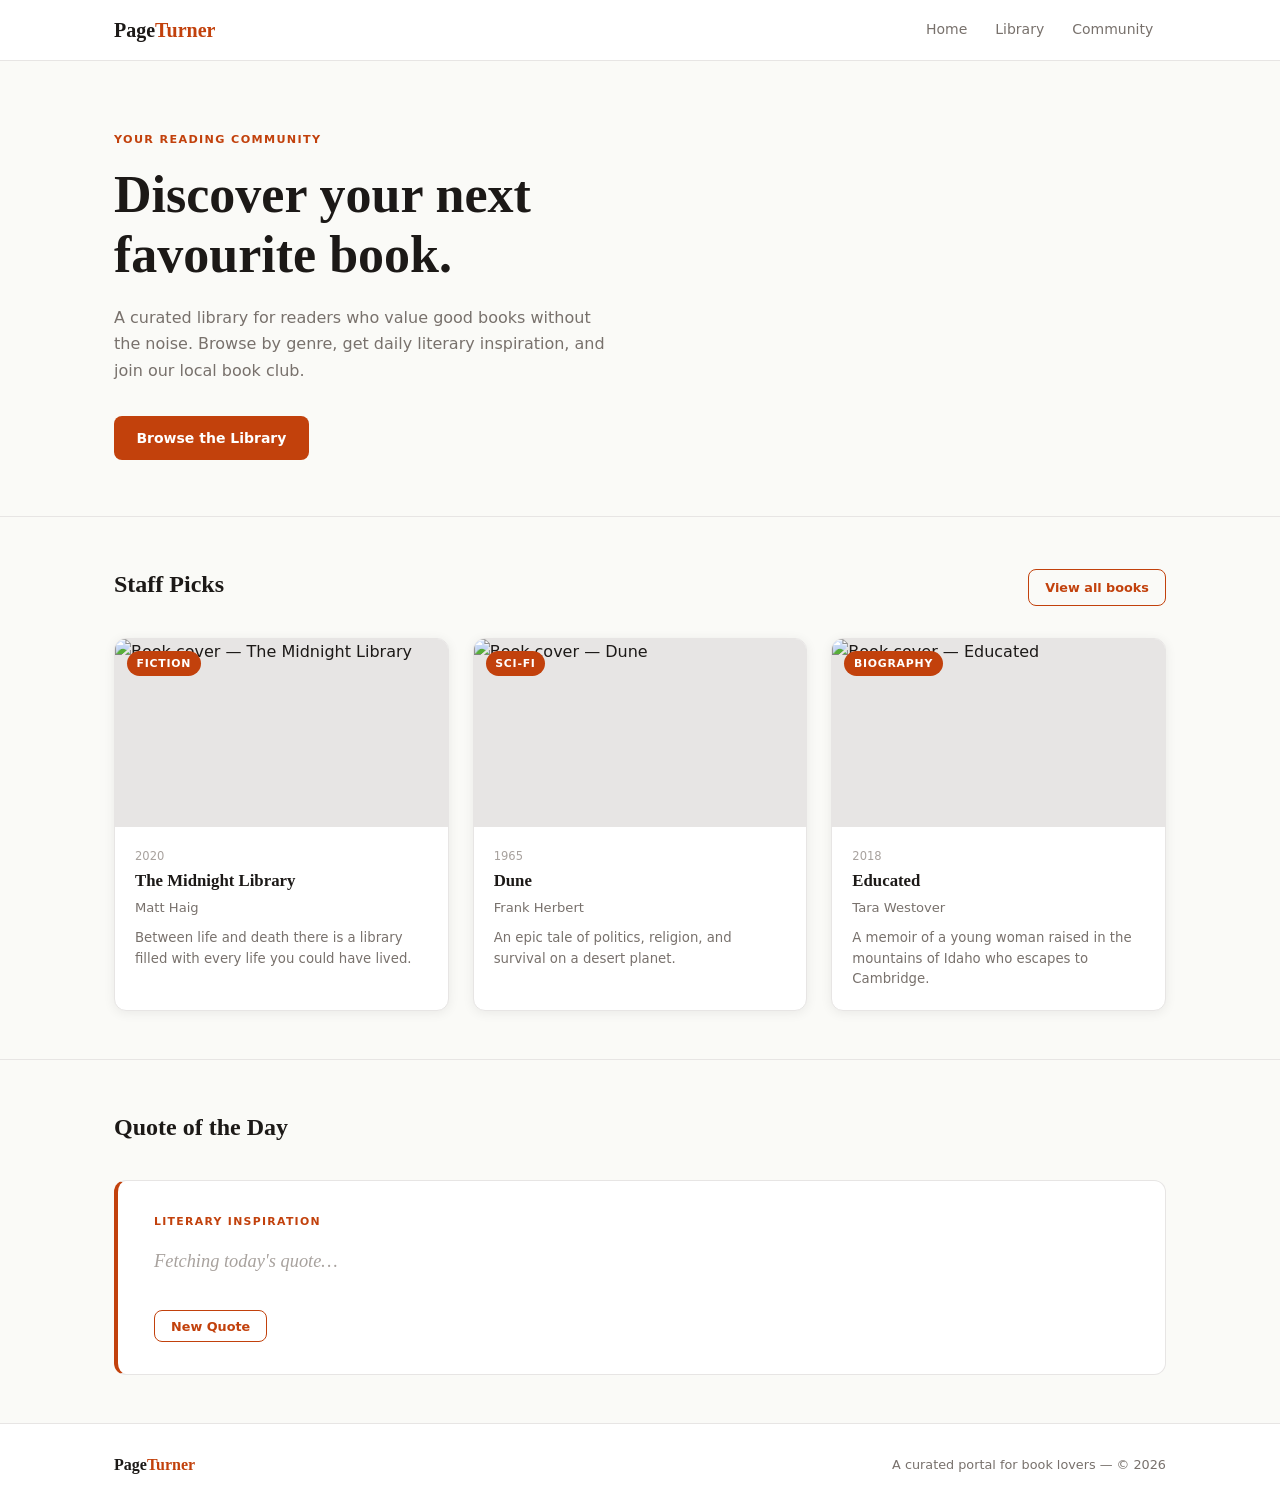
==== commit eac1291b: "Merge pull request #11 from CodingWithTashi/feat/content-style Feat/content style" ====
--- a/index.html
+++ b/index.html
@@ -10,10 +10,10 @@
 
   <!-- Navbar -->
   <header>
-    <nav>
-      <div>
-        <a href="index.html">Page<span>Turner</span></a>
-        <ul role="list">
+    <nav class="navbar" >
+      <div class="nav-inner">
+        <a href="index.html" class="nav-logo">Page<span>Turner</span></a>
+        <ul class="nav-links" role="list">
           <li><a href="index.html">Home</a></li>
           <li><a href="library.html">Library</a></li>
           <li><a href="community.html">Community</a></li>
@@ -25,79 +25,79 @@
   <main>
 
     <!-- Hero -->
-    <section>
-      <span>Your Reading Community</span>
-      <h1>Discover your next favourite book.</h1>
+    <section class="hero" >
+      <span class="hero-eyebrow">Your Reading Community</span>
+      <h1 id="hero-heading">Discover your next favourite book.</h1>
       <p>
         A curated library for readers who value good books without the noise.
         Browse by genre, get daily literary inspiration, and join our local book club.
       </p>
-      <a href="library.html">Browse the Library</a>
+      <a href="library.html" class="btn">Browse the Library</a>
     </section>
 
-    <hr />
+    <hr class="divider" />
 
     <!-- Staff Picks -->
-    <section>
-      <div>
-        <h2>Staff Picks</h2>
-        <a href="library.html">View all books</a>
+    <section class="section" >
+      <div class="section-header">
+        <h2 id="picks-heading">Staff Picks</h2>
+        <a href="library.html" class="btn btn-outline btn-sm">View all books</a>
       </div>
 
-      <div>
+      <div class="cards-grid">
 
-        <article>
-          <div>
+        <article class="card">
+          <div class="card-img">
             <img
               src="https://images.unsplash.com/photo-1512820790803-83ca734da794?w=600&q=80"
               alt="Book cover — The Midnight Library"
               loading="lazy"
             />
-            <span>Fiction</span>
+            <span class="card-badge">Fiction</span>
           </div>
-          <div>
-            <span>2020</span>
-            <h3>The Midnight Library</h3>
-            <p>Matt Haig</p>
-            <p>
+          <div class="card-body">
+            <span class="card-year">2020</span>
+            <h3 class="card-title">The Midnight Library</h3>
+            <p class="card-author">Matt Haig</p>
+            <p class="card-desc">
               Between life and death there is a library filled with every life you could have lived.
             </p>
           </div>
         </article>
 
-        <article>
-          <div>
+        <article class="card">
+          <div class="card-img">
             <img
               src="https://images.unsplash.com/photo-1446776653964-20c1d3a81b06?w=600&q=80"
               alt="Book cover — Dune"
               loading="lazy"
             />
-            <span>Sci-Fi</span>
+            <span class="card-badge">Sci-Fi</span>
           </div>
-          <div>
-            <span>1965</span>
-            <h3>Dune</h3>
-            <p>Frank Herbert</p>
-            <p>
+          <div class="card-body">
+            <span class="card-year">1965</span>
+            <h3 class="card-title">Dune</h3>
+            <p class="card-author">Frank Herbert</p>
+            <p class="card-desc">
               An epic tale of politics, religion, and survival on a desert planet.
             </p>
           </div>
         </article>
 
-        <article>
-          <div>
+        <article class="card">
+          <div class="card-img">
             <img
               src="https://images.unsplash.com/photo-1457369804613-52c61a468e7d?w=600&q=80"
               alt="Book cover — Educated"
               loading="lazy"
             />
-            <span>Biography</span>
+            <span class="card-badge">Biography</span>
           </div>
-          <div>
-            <span>2018</span>
-            <h3>Educated</h3>
-            <p>Tara Westover</p>
-            <p>
+          <div class="card-body">
+            <span class="card-year">2018</span>
+            <h3 class="card-title">Educated</h3>
+            <p class="card-author">Tara Westover</p>
+            <p class="card-desc">
               A memoir of a young woman raised in the mountains of Idaho who escapes to Cambridge.
             </p>
           </div>
@@ -106,22 +106,22 @@
       </div>
     </section>
 
-    <hr />
+    <hr class="divider" />
 
     <!-- Quote Widget -->
-    <section>
-      <div>
-        <h2>Quote of the Day</h2>
+    <section class="section" >
+      <div class="section-header">
+        <h2 id="quote-heading">Quote of the Day</h2>
       </div>
 
-      <div aria-live="polite">
-        <p>Literary Inspiration</p>
-        <blockquote>
-          <span>Fetching today's quote&hellip;</span>
+      <div class="widget-wrap" id="quote-widget" aria-live="polite">
+        <p class="widget-label">Literary Inspiration</p>
+        <blockquote class="widget-quote" id="quote-text">
+          <span class="widget-loading">Fetching today's quote&hellip;</span>
         </blockquote>
-        <p></p>
-        <div>
-          <button type="button">
+        <p class="widget-author" id="quote-author"></p>
+        <div class="widget-footer">
+          <button class="btn btn-outline btn-sm" id="new-quote-btn" type="button">
             New Quote
           </button>
         </div>
@@ -131,12 +131,12 @@
   </main>
 
   <!-- Footer -->
-  <footer>
-    <div>
-      <span>Page<span>Turner</span></span>
-      <p>A curated portal for book lovers &mdash; &copy; 2026</p>
+  <footer class="site-footer">
+    <div class="footer-inner">
+      <span class="footer-logo">Page<span>Turner</span></span>
+      <p class="footer-copy">A curated portal for book lovers &mdash; &copy; 2026</p>
     </div>
   </footer>
 
 </body>
-</html>+</html>
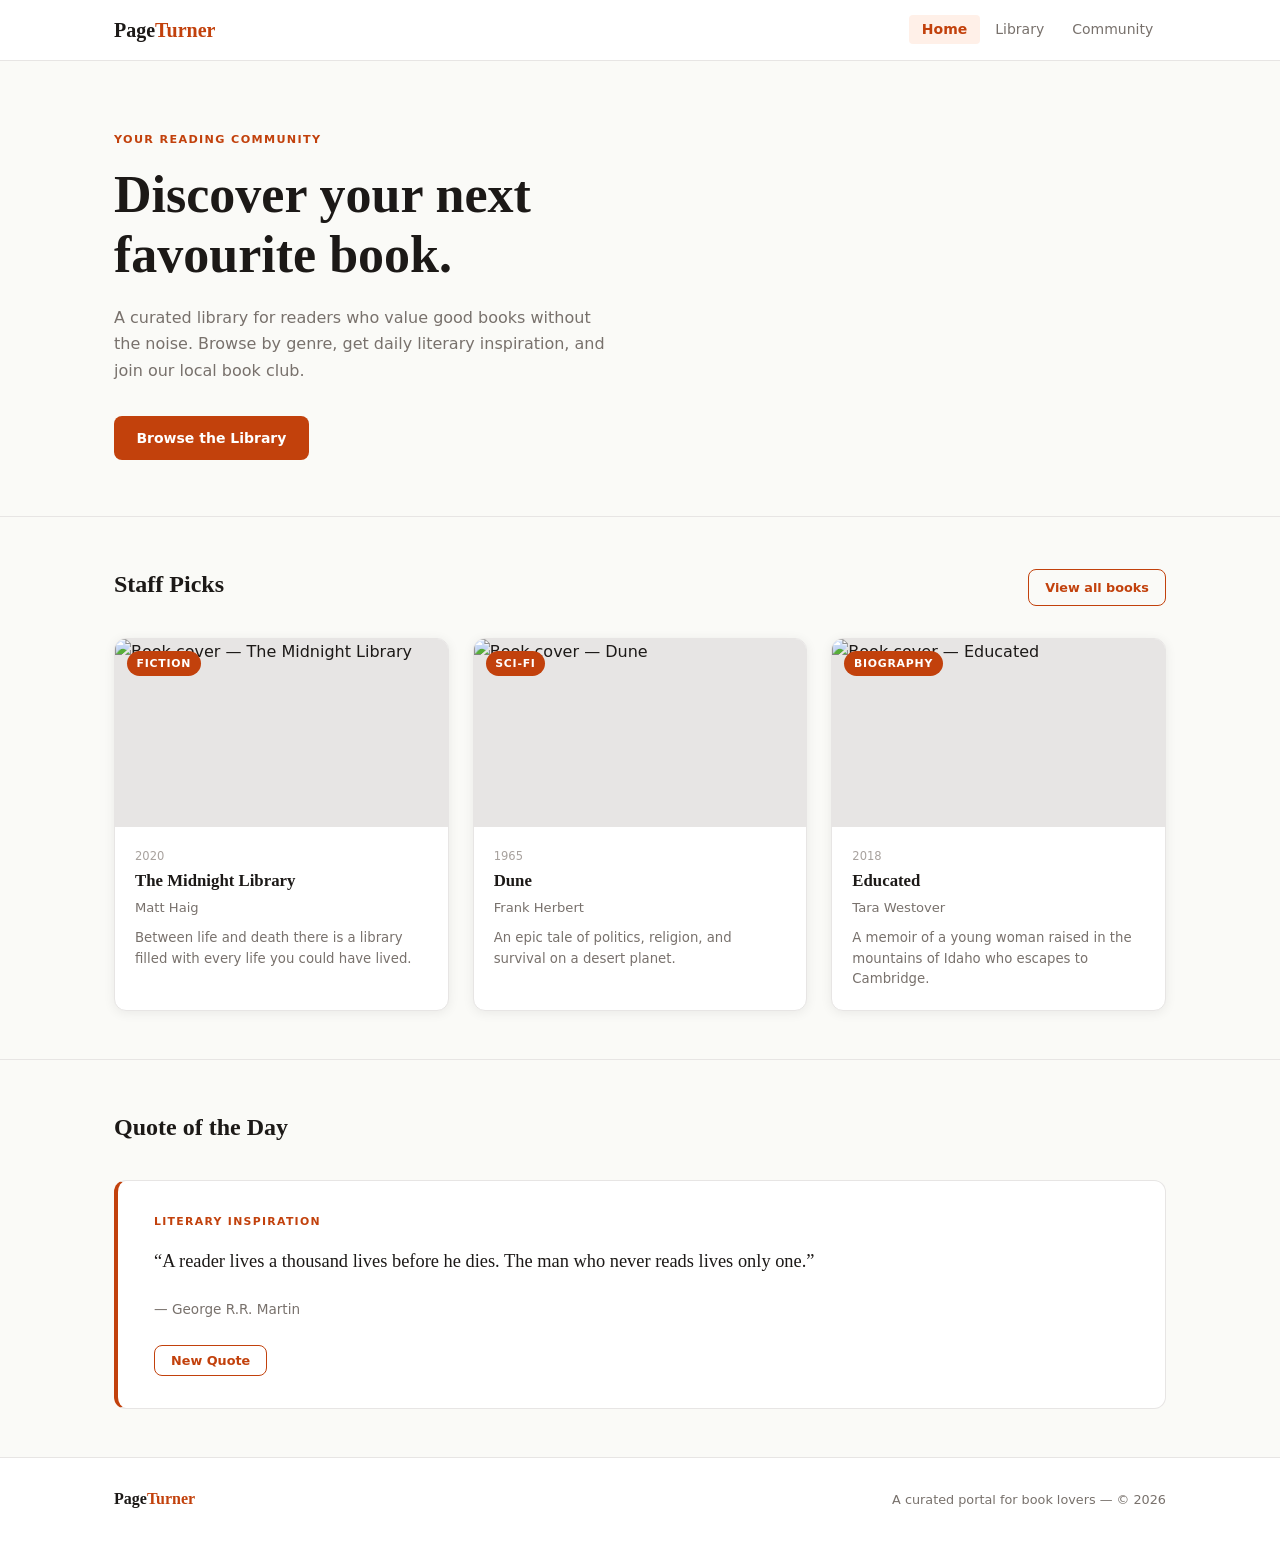
==== commit 8b354d5b: "Merge pull request #12 from CodingWithTashi/feat/home-page-logic Feat/home page logic" ====
--- a/index.html
+++ b/index.html
@@ -138,5 +138,8 @@
     </div>
   </footer>
 
+  <script src="js/nav.js"></script>
+  <script src="js/widget.js"></script>
+
 </body>
 </html>
